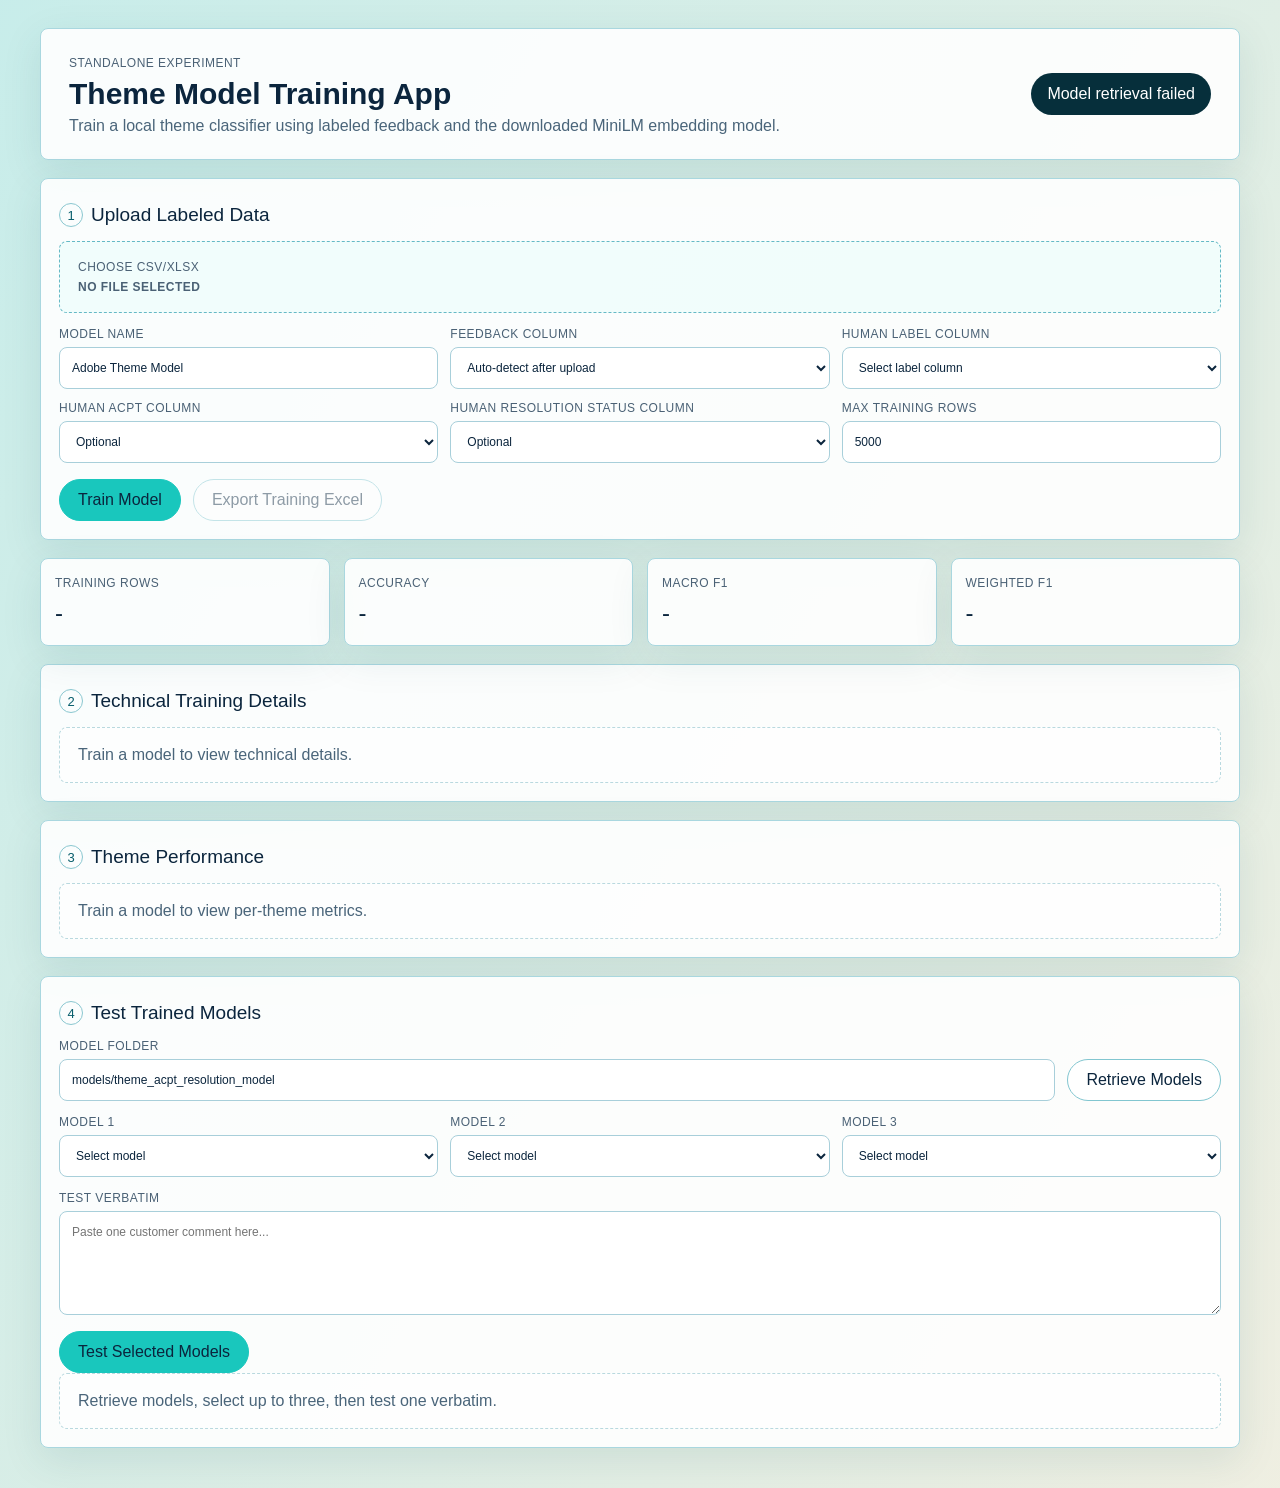
==== apps/theme-model-training/index.html @ 10223d2d "Initial CX Suite v1 Render deployment" ====
<!doctype html>
<html lang="en">
<head>
  <meta charset="utf-8">
  <meta name="viewport" content="width=device-width, initial-scale=1">
  <title>Theme Model Training App</title>
  <link rel="stylesheet" href="styles.css?v=6">
</head>
<body>
  <main class="app-shell">
    <header class="topbar">
      <div>
        <span class="eyebrow">Standalone Experiment</span>
        <h1>Theme Model Training App</h1>
        <p>Train a local theme classifier using labeled feedback and the downloaded MiniLM embedding model.</p>
      </div>
      <div class="status-pill" id="status">Ready</div>
    </header>

    <section class="panel">
      <h2><span class="step-num">1</span>Upload Labeled Data</h2>
      <label class="file-drop">
        <input id="fileInput" type="file" accept=".csv,.xlsx,.xls,.xlsm">
        <span>Choose CSV/XLSX</span>
        <strong id="fileName">No file selected</strong>
      </label>

      <div class="field-grid">
        <label>Model Name
          <input id="modelName" type="text" value="Adobe Theme Model">
        </label>
        <label>Feedback Column
          <select id="feedbackColumn"><option value="">Auto-detect after upload</option></select>
        </label>
        <label>Human Label Column
          <select id="labelColumn"><option value="">Select label column</option></select>
        </label>
        <label>Human ACPT Column
          <select id="acptColumn"><option value="">Optional</option></select>
        </label>
        <label>Human Resolution Status Column
          <select id="resolutionColumn"><option value="">Optional</option></select>
        </label>
        <label>Max Training Rows
          <input id="maxRows" type="number" min="100" step="100" value="5000">
        </label>
      </div>

      <div class="button-row">
        <button class="btn primary" id="trainBtn" type="button">Train Model</button>
        <button class="btn" id="exportBtn" type="button" disabled>Export Training Excel</button>
      </div>
    </section>

    <section class="metric-grid" id="metricGrid">
      <article><span>Training Rows</span><strong>-</strong></article>
      <article><span>Accuracy</span><strong>-</strong></article>
      <article><span>Macro F1</span><strong>-</strong></article>
      <article><span>Weighted F1</span><strong>-</strong></article>
    </section>

    <section class="panel">
      <h2><span class="step-num">2</span>Technical Training Details</h2>
      <div id="technicalDetails" class="details-grid empty-state">Train a model to view technical details.</div>
    </section>

    <section class="panel">
      <h2><span class="step-num">3</span>Theme Performance</h2>
      <div id="reportTable" class="table-wrap empty-state">Train a model to view per-theme metrics.</div>
    </section>

    <section class="panel">
      <h2><span class="step-num">4</span>Test Trained Models</h2>
      <div class="model-folder-row">
        <label>Model Folder
          <input id="modelFolder" type="text" value="models/theme_acpt_resolution_model">
        </label>
        <button class="btn" id="refreshModelsBtn" type="button">Retrieve Models</button>
      </div>

      <div class="compare-grid">
        <label>Model 1
          <select id="compareModel1"><option value="">Select model</option></select>
        </label>
        <label>Model 2
          <select id="compareModel2"><option value="">Select model</option></select>
        </label>
        <label>Model 3
          <select id="compareModel3"><option value="">Select model</option></select>
        </label>
      </div>

      <label class="test-verbatim-label">Test Verbatim
        <textarea id="testVerbatim" rows="4" placeholder="Paste one customer comment here..."></textarea>
      </label>
      <div class="button-row">
        <button class="btn primary" id="testModelsBtn" type="button">Test Selected Models</button>
      </div>
      <div id="modelTestResults" class="table-wrap empty-state">Retrieve models, select up to three, then test one verbatim.</div>
    </section>
  </main>
  <div class="loading-overlay" id="loadingOverlay" hidden>
    <div class="loading-card">
      <div class="spinner"></div>
      <h2>Training model...</h2>
      <p id="loadingStep">Preparing labeled feedback.</p>
      <div class="loading-bar"><span></span></div>
    </div>
  </div>
  <script src="app.js?v=8"></script>
</body>
</html>
---- apps/theme-model-training/styles.css ----
:root {
  --bg: #eef5f4;
  --panel: rgba(255, 255, 255, 0.9);
  --ink: #0b253d;
  --muted: #4a657a;
  --line: #a9d7df;
  --teal: #19c7bd;
}

* { box-sizing: border-box; }
body {
  margin: 0;
  min-height: 100vh;
  color: var(--ink);
  font-family: "Segoe UI", Arial, sans-serif;
  background: linear-gradient(120deg, rgba(25, 199, 189, 0.18), rgba(244, 182, 63, 0.1)), var(--bg);
}
.app-shell { width: min(1200px, calc(100% - 48px)); margin: 0 auto; padding: 28px 0 40px; }
.topbar, .panel, .metric-grid article {
  border: 1px solid var(--line);
  border-radius: 8px;
  background: var(--panel);
  box-shadow: 0 12px 40px rgba(12, 78, 89, 0.1);
}
.topbar { display: flex; justify-content: space-between; gap: 24px; padding: 24px 28px; }
.panel { margin-top: 18px; padding: 18px; }
.eyebrow, label, .metric-grid span {
  color: #4a6175;
  font-size: 12px;
  font-weight: 500;
  letter-spacing: 0.04em;
  text-transform: uppercase;
}
h1 { margin: 6px 0; font-size: 30px; }
h2 { display: inline-flex; align-items: center; gap: 8px; margin: 6px 0 14px; font-size: 19px; font-weight: 500; }
p { margin: 6px 0 0; color: var(--muted); }
.status-pill { min-width: 170px; align-self: center; padding: 12px 16px; border-radius: 999px; background: #062f3b; color: #fff; text-align: center; }
.step-num { display: inline-flex; align-items: center; justify-content: center; width: 24px; height: 24px; border: 1px solid #8ac7d0; border-radius: 999px; color: #075d6b; font-size: 13px; }
.file-drop { display: grid; gap: 6px; padding: 18px; border: 1px dashed #65b9c5; border-radius: 8px; background: rgba(238, 252, 251, 0.72); cursor: pointer; }
.file-drop input { display: none; }
.field-grid { display: grid; grid-template-columns: repeat(3, minmax(0, 1fr)); gap: 12px; margin-top: 14px; }
label { display: grid; gap: 6px; }
select, input, textarea { width: 100%; border: 1px solid #a8cfda; border-radius: 8px; background: white; color: var(--ink); font: inherit; }
select, input { height: 42px; padding: 0 12px; }
textarea { min-height: 104px; padding: 12px; resize: vertical; line-height: 1.45; }
.button-row { display: flex; gap: 12px; margin-top: 16px; }
.btn { min-height: 42px; padding: 0 18px; border: 1px solid #82c6d0; border-radius: 999px; background: white; color: var(--ink); font: inherit; cursor: pointer; }
.btn.primary { border-color: var(--teal); background: var(--teal); }
.btn:disabled { opacity: 0.45; cursor: not-allowed; }
.metric-grid { display: grid; grid-template-columns: repeat(4, minmax(0, 1fr)); gap: 14px; margin-top: 18px; }
.metric-grid article { padding: 14px; min-height: 88px; }
.metric-grid strong { display: block; margin-top: 8px; font-size: 24px; font-weight: 500; }
.details-grid { display: grid; grid-template-columns: repeat(2, minmax(0, 1fr)); gap: 12px; }
.detail-card { border: 1px solid #d3e8ec; border-radius: 8px; background: rgba(255,255,255,0.72); padding: 12px; }
.detail-card h3 { margin: 0 0 8px; font-size: 14px; font-weight: 500; color: #075d6b; }
.detail-card dl { display: grid; grid-template-columns: minmax(170px, 0.95fr) minmax(0, 1.05fr); gap: 6px 12px; margin: 0; font-size: 13px; }
.detail-card dt { color: var(--muted); overflow-wrap: anywhere; }
.detail-card dd { margin: 0; overflow-wrap: anywhere; }
.table-wrap { max-height: 430px; overflow: auto; }
table { width: 100%; border-collapse: collapse; font-size: 13px; }
th { position: sticky; top: 0; background: #e4f4f5; text-align: left; font-weight: 500; }
th, td { border-bottom: 1px solid #d7e8eb; padding: 9px 10px; vertical-align: top; }
.model-folder-row { display: grid; grid-template-columns: minmax(0, 1fr) auto; gap: 12px; align-items: end; }
.compare-grid { display: grid; grid-template-columns: repeat(3, minmax(0, 1fr)); gap: 12px; margin-top: 14px; }
.test-verbatim-label { margin-top: 14px; }
.prob-details { min-width: 320px; }
.prob-group { display: grid; gap: 3px; margin-bottom: 10px; }
.prob-group:last-child { margin-bottom: 0; }
.prob-group > strong { color: #075d6b; font-weight: 500; }
.prob-list { margin: 0; padding-left: 16px; }
.prob-list li { margin: 2px 0; }
.empty-state { color: var(--muted); padding: 18px; border: 1px dashed #b9d9df; border-radius: 8px; background: rgba(255,255,255,0.5); }
.loading-overlay { position: fixed; inset: 0; z-index: 30; display: grid; place-items: center; background: rgba(4, 31, 43, 0.46); backdrop-filter: blur(3px); }
.loading-overlay[hidden] { display: none; }
.loading-card { width: min(420px, calc(100% - 32px)); padding: 26px; border: 1px solid #9bd4db; border-radius: 8px; background: rgba(255,255,255,0.96); box-shadow: 0 22px 70px rgba(4,31,43,0.28); text-align: center; }
.loading-card h2 { display: block; margin: 12px 0 6px; }
.loading-card p { min-height: 24px; }
.spinner { width: 46px; height: 46px; margin: 0 auto; border: 4px solid #d9f1f2; border-top-color: var(--teal); border-radius: 50%; animation: spin 0.9s linear infinite; }
.loading-bar { height: 8px; margin-top: 18px; overflow: hidden; border-radius: 999px; background: #dceff1; }
.loading-bar span { display: block; width: 45%; height: 100%; border-radius: inherit; background: var(--teal); animation: loadingSlide 1.2s ease-in-out infinite; }
@keyframes spin { to { transform: rotate(360deg); } }
@keyframes loadingSlide {
  0% { transform: translateX(-110%); }
  50% { transform: translateX(80%); }
  100% { transform: translateX(240%); }
}

@media (max-width: 900px) {
  .app-shell { width: min(100% - 24px, 1200px); }
  .topbar, .field-grid { display: grid; grid-template-columns: 1fr; }
  .metric-grid { grid-template-columns: repeat(2, minmax(0, 1fr)); }
  .details-grid { grid-template-columns: 1fr; }
  .model-folder-row, .compare-grid { grid-template-columns: 1fr; }
}
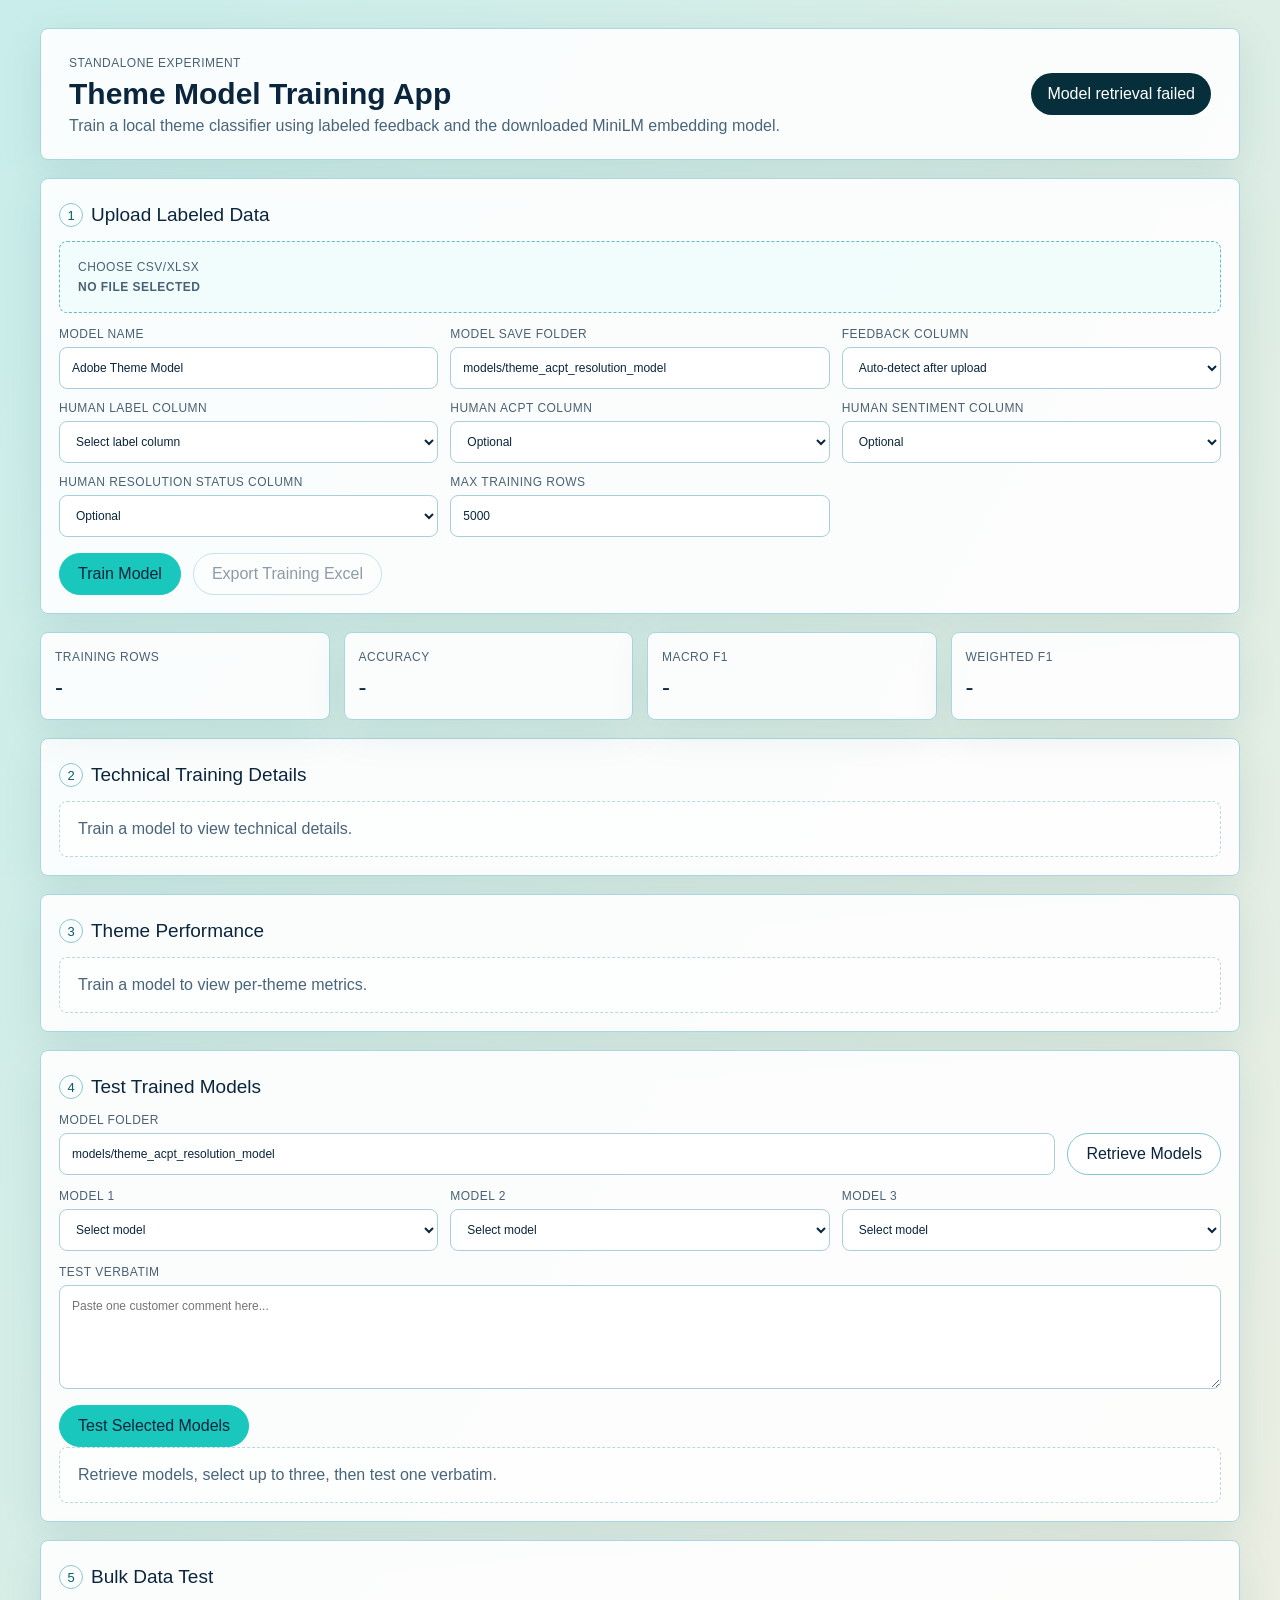
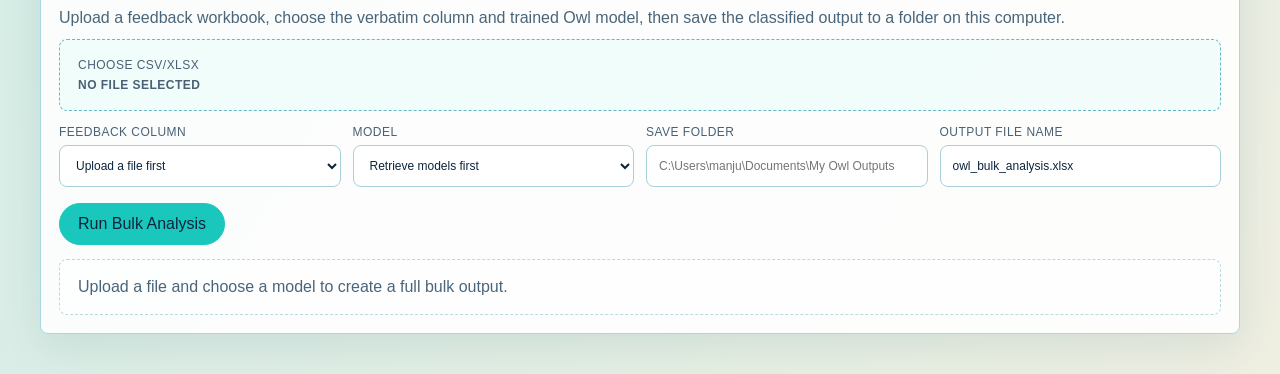
==== commit 5ae5f70d: "Enhance NPS and CSAT analysis summaries and executive reads" ====
--- a/apps/theme-model-training/index.html
+++ b/apps/theme-model-training/index.html
@@ -4,7 +4,7 @@
   <meta charset="utf-8">
   <meta name="viewport" content="width=device-width, initial-scale=1">
   <title>Theme Model Training App</title>
-  <link rel="stylesheet" href="styles.css?v=6">
+  <link rel="stylesheet" href="styles.css?v=8">
 </head>
 <body>
   <main class="app-shell">
@@ -29,6 +29,9 @@
         <label>Model Name
           <input id="modelName" type="text" value="Adobe Theme Model">
         </label>
+        <label>Model Save Folder
+          <input id="saveFolder" type="text" value="models/theme_acpt_resolution_model">
+        </label>
         <label>Feedback Column
           <select id="feedbackColumn"><option value="">Auto-detect after upload</option></select>
         </label>
@@ -37,6 +40,9 @@
         </label>
         <label>Human ACPT Column
           <select id="acptColumn"><option value="">Optional</option></select>
+        </label>
+        <label>Human Sentiment Column
+          <select id="sentimentColumn"><option value="">Optional</option></select>
         </label>
         <label>Human Resolution Status Column
           <select id="resolutionColumn"><option value="">Optional</option></select>
@@ -98,15 +104,51 @@
       </div>
       <div id="modelTestResults" class="table-wrap empty-state">Retrieve models, select up to three, then test one verbatim.</div>
     </section>
+
+    <section class="panel">
+      <h2><span class="step-num">5</span>Bulk Data Test</h2>
+      <p>Upload a feedback workbook, choose the verbatim column and trained Owl model, then save the classified output to a folder on this computer.</p>
+
+      <label class="file-drop bulk-file-drop">
+        <input id="bulkFileInput" type="file" accept=".csv,.xlsx,.xls,.xlsm">
+        <span>Choose CSV/XLSX</span>
+        <strong id="bulkFileName">No file selected</strong>
+      </label>
+
+      <div class="field-grid bulk-field-grid">
+        <label>Feedback Column
+          <select id="bulkFeedbackColumn"><option value="">Upload a file first</option></select>
+        </label>
+        <label>Model
+          <select id="bulkModelSelect"><option value="">Retrieve models first</option></select>
+        </label>
+        <label>Save Folder
+          <input id="bulkSaveFolder" type="text" placeholder="C:\Users\manju\Documents\My Owl Outputs">
+        </label>
+        <label>Output File Name
+          <input id="bulkOutputName" type="text" value="owl_bulk_analysis.xlsx">
+        </label>
+      </div>
+
+      <div class="button-row">
+        <button class="btn primary" id="bulkRunBtn" type="button">Run Bulk Analysis</button>
+      </div>
+      <div id="bulkResult" class="bulk-result empty-state">Upload a file and choose a model to create a full bulk output.</div>
+    </section>
   </main>
   <div class="loading-overlay" id="loadingOverlay" hidden>
     <div class="loading-card">
       <div class="spinner"></div>
       <h2>Training model...</h2>
       <p id="loadingStep">Preparing labeled feedback.</p>
-      <div class="loading-bar"><span></span></div>
+      <div class="loading-meta">
+        <span id="loadingPercent">0%</span>
+        <span id="loadingElapsed">Elapsed 00:00</span>
+        <span id="loadingRemaining">Remaining ~--:--</span>
+      </div>
+      <div class="loading-bar"><span id="loadingBarFill"></span></div>
     </div>
   </div>
-  <script src="app.js?v=8"></script>
+  <script src="app.js?v=12"></script>
 </body>
 </html>
--- a/apps/theme-model-training/styles.css
+++ b/apps/theme-model-training/styles.css
@@ -56,6 +56,13 @@
 .detail-card dl { display: grid; grid-template-columns: minmax(170px, 0.95fr) minmax(0, 1.05fr); gap: 6px 12px; margin: 0; font-size: 13px; }
 .detail-card dt { color: var(--muted); overflow-wrap: anywhere; }
 .detail-card dd { margin: 0; overflow-wrap: anywhere; }
+.output-classifier-card { grid-column: 1 / -1; }
+.technical-output-table { width: 100%; border-collapse: collapse; font-size: 13px; }
+.technical-output-table th,
+.technical-output-table td { padding: 8px 10px; border-bottom: 1px solid #d9eaee; text-align: left; vertical-align: top; }
+.technical-output-table th { color: #163a5a; background: #eef7f9; font-size: 12px; text-transform: uppercase; letter-spacing: .04em; }
+.technical-output-table tr.is-trained td:nth-child(2) { color: #087d65; font-weight: 600; }
+.technical-output-table tr.is-skipped td:nth-child(2) { color: #a45b00; font-weight: 600; }
 .table-wrap { max-height: 430px; overflow: auto; }
 table { width: 100%; border-collapse: collapse; font-size: 13px; }
 th { position: sticky; top: 0; background: #e4f4f5; text-align: left; font-weight: 500; }
@@ -69,26 +76,32 @@
 .prob-group > strong { color: #075d6b; font-weight: 500; }
 .prob-list { margin: 0; padding-left: 16px; }
 .prob-list li { margin: 2px 0; }
+.bulk-file-drop { margin-top: 12px; }
+.bulk-field-grid { grid-template-columns: repeat(4, minmax(0, 1fr)); }
+.bulk-result { margin-top: 14px; border: 1px solid #b9d9df; border-radius: 8px; padding: 12px; background: rgba(255,255,255,0.72); }
+.bulk-result-grid { display: grid; grid-template-columns: repeat(4, minmax(0, 1fr)); gap: 10px; }
+.bulk-result-card { border: 1px solid #d3e8ec; border-radius: 8px; background: rgba(255,255,255,0.78); padding: 10px 12px; min-width: 0; }
+.bulk-result-card span { display: block; color: #075d6b; font-size: 11px; letter-spacing: .08em; text-transform: uppercase; }
+.bulk-result-card strong { display: block; margin-top: 5px; font-size: 17px; font-weight: 500; overflow-wrap: anywhere; }
+.bulk-output-path { grid-column: 1 / -1; }
 .empty-state { color: var(--muted); padding: 18px; border: 1px dashed #b9d9df; border-radius: 8px; background: rgba(255,255,255,0.5); }
 .loading-overlay { position: fixed; inset: 0; z-index: 30; display: grid; place-items: center; background: rgba(4, 31, 43, 0.46); backdrop-filter: blur(3px); }
 .loading-overlay[hidden] { display: none; }
-.loading-card { width: min(420px, calc(100% - 32px)); padding: 26px; border: 1px solid #9bd4db; border-radius: 8px; background: rgba(255,255,255,0.96); box-shadow: 0 22px 70px rgba(4,31,43,0.28); text-align: center; }
+.loading-card { width: min(500px, calc(100% - 32px)); padding: 26px; border: 1px solid #9bd4db; border-radius: 8px; background: rgba(255,255,255,0.96); box-shadow: 0 22px 70px rgba(4,31,43,0.28); text-align: center; }
 .loading-card h2 { display: block; margin: 12px 0 6px; }
-.loading-card p { min-height: 24px; }
+.loading-card p { min-height: 24px; margin-bottom: 14px; }
 .spinner { width: 46px; height: 46px; margin: 0 auto; border: 4px solid #d9f1f2; border-top-color: var(--teal); border-radius: 50%; animation: spin 0.9s linear infinite; }
+.loading-meta { display: grid; grid-template-columns: repeat(3, minmax(0, 1fr)); gap: 8px; margin-top: 12px; color: #49657f; font-size: 12px; }
+.loading-meta span { border: 1px solid #cfe5ea; border-radius: 999px; padding: 7px 8px; background: #f7fcfc; }
+.loading-meta span:first-child { color: #00324d; font-weight: 600; }
 .loading-bar { height: 8px; margin-top: 18px; overflow: hidden; border-radius: 999px; background: #dceff1; }
-.loading-bar span { display: block; width: 45%; height: 100%; border-radius: inherit; background: var(--teal); animation: loadingSlide 1.2s ease-in-out infinite; }
+.loading-bar span { display: block; width: 0%; height: 100%; border-radius: inherit; background: linear-gradient(90deg, #11a991, var(--teal)); transition: width 0.45s ease; }
 @keyframes spin { to { transform: rotate(360deg); } }
-@keyframes loadingSlide {
-  0% { transform: translateX(-110%); }
-  50% { transform: translateX(80%); }
-  100% { transform: translateX(240%); }
-}
 
 @media (max-width: 900px) {
   .app-shell { width: min(100% - 24px, 1200px); }
   .topbar, .field-grid { display: grid; grid-template-columns: 1fr; }
   .metric-grid { grid-template-columns: repeat(2, minmax(0, 1fr)); }
   .details-grid { grid-template-columns: 1fr; }
-  .model-folder-row, .compare-grid { grid-template-columns: 1fr; }
+  .model-folder-row, .compare-grid, .bulk-field-grid, .bulk-result-grid { grid-template-columns: 1fr; }
 }
